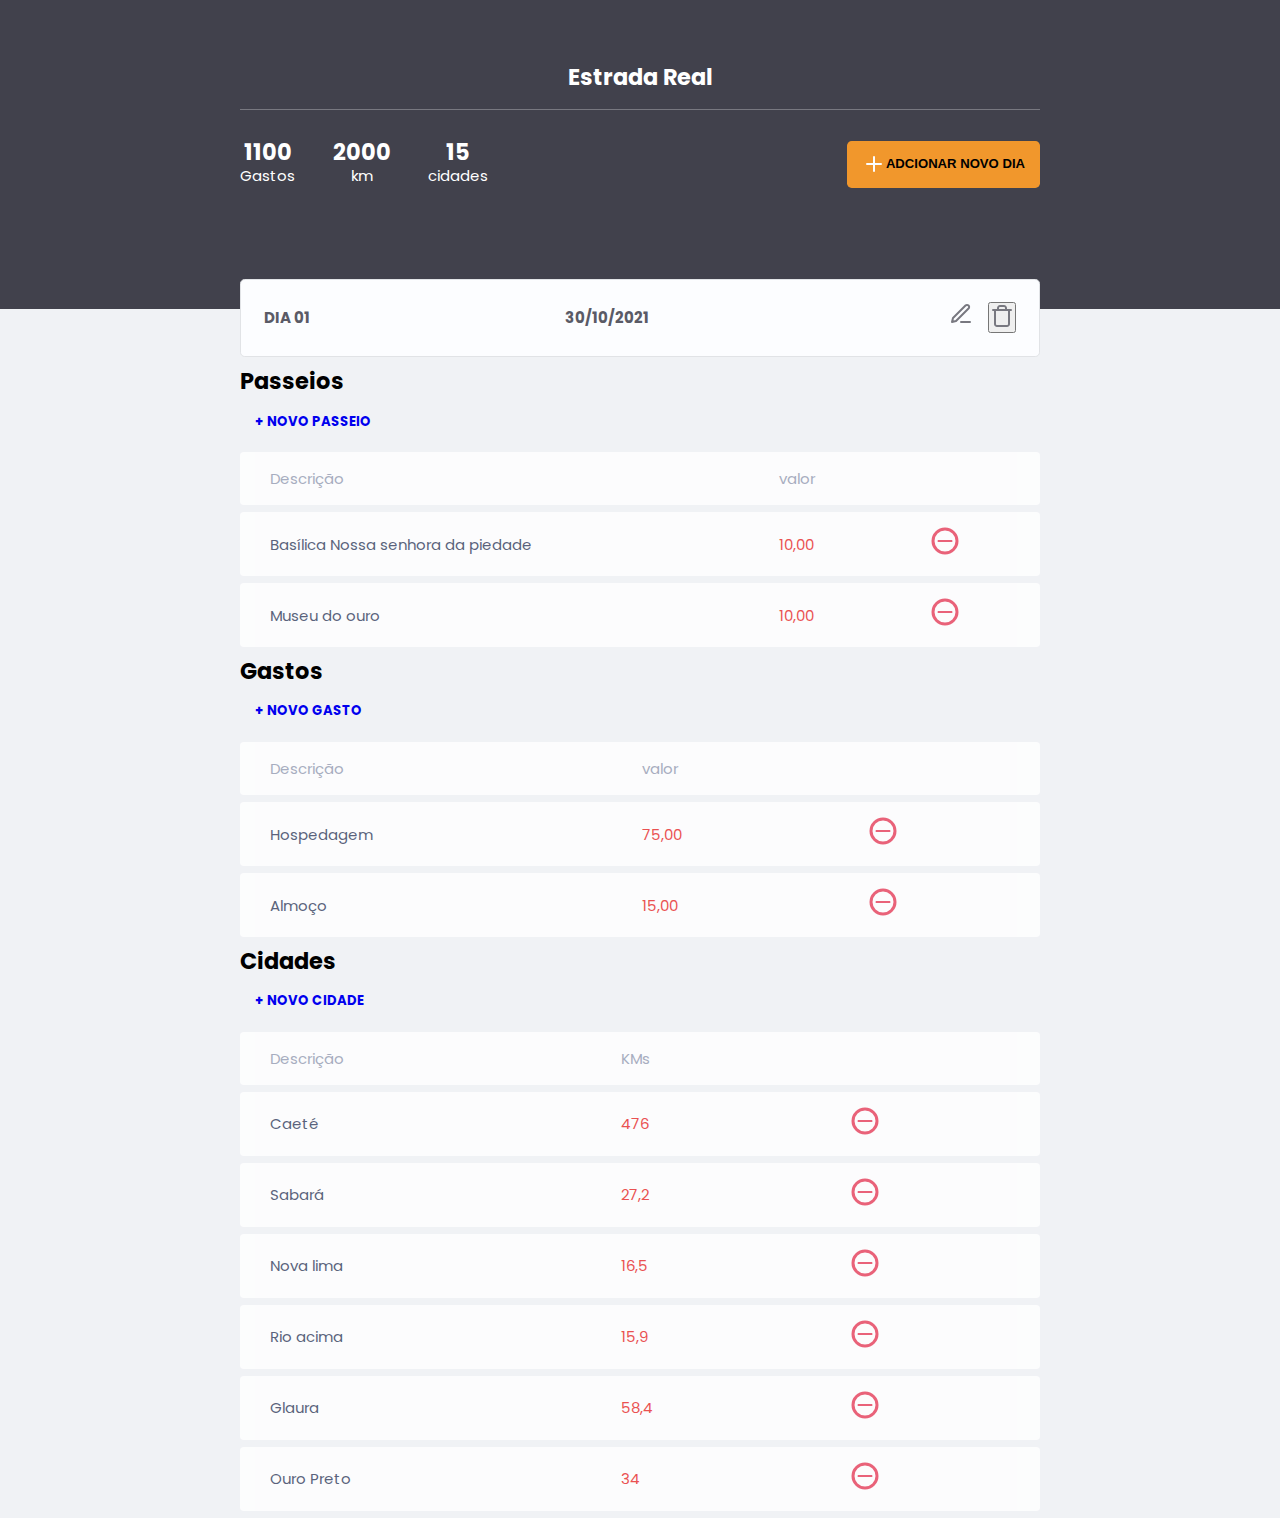
==== viagens.html @ 083f4332 "first commit" ====
<!DOCTYPE html>
<html lang="pt-BR">
<head>
    <meta charset="UTF-8">
    <meta http-equiv="X-UA-Compatible" content="IE=edge">
    <meta name="viewport" content="width=device-width, initial-scale=1.0">
    <link rel="preconnect" href="https://fonts.googleapis.com">
    <link rel="preconnect" href="https://fonts.gstatic.com" crossorigin>
    <link href="https://fonts.googleapis.com/css2?family=Poppins:wght@100;400;700&display=swap" rel="stylesheet">
    <link rel="stylesheet" href="styles/style.css">
    <link rel="stylesheet" href="styles/modal.css">
    <link rel="stylesheet" href="styles/button.css">
    <link rel="stylesheet" href="styles/table.css">
    <title>Info</title>
</head>
<body>
    <header>
        <h2>Estrada Real</h2>
        <div id="separator"></div>
        <div class="totais">
            <section class="info">
                <div id="qtdv"><strong>1100</strong>Gastos</div>
                <div id="kmtotal"><strong>2000</strong>km</div>
                <div id="cidadesTotal"><strong>15</strong>cidades</div>
            </section>

            <button class="button" onclick="Modaladd.open()"><img src="images/plus-24.svg" alt=""> Adcionar novo dia</button>
        </div>
    </header>

    <div class="container">
        <div class="card">
            <div class="name">DIA 01</div>
            <div class="data">30/10/2021</div>
            <div class="actions">
                <a href="viagens.html" class="button-edit"><img src="images/edit-24.svg" ></a>
                <button class="delete"><img src="images/trash-24.svg" onclick="ModalDelete.open()"></button>
            </div>
        </div>
        <section id="transaction">
            <h2 class="sr-only">Passeios</h2>
            <a href="#" class="button new" onclick="Modal.open()">+ Novo Passeio</a>
            <table id="data-table">
                <thead>
                    <tr>
                        <th>Descrição</th>
                        <th>valor</th>
                        <th></th>
                    </tr>
                </thead>
                <tbody>
                    <tr>
                        <td class="description">Basílica Nossa senhora da piedade</td>
                        <td class="td expense">10,00</td>
                        <td><img onclick="" src="images/minus.svg" alt=""></td>
                    </tr>   
                    <tr>
                        <td class="description">Museu do ouro</td>
                        <td class="td expense">10,00</td>
                        <td><img onclick="" src="images/minus.svg" alt=""></td>
                    </tr>   
                </tbody>
            </table>
        </section>
        
        <section id="transaction">
            <h2 class="sr-only">Gastos</h2>
            <a href="#" class="button new" onclick="Modal.open()">+ Novo Gasto</a>
            <table id="data-table">
                <thead>
                    <tr>
                        <th>Descrição</th>
                        <th>valor</th>
                        <th></th>
                    </tr>
                </thead>
                <tbody>
                    <tr>
                        <td class="description">Hospedagem</td>
                        <td class="td expense">75,00</td>
                        <td><img onclick="" src="images/minus.svg" alt=""></td>
                    </tr>   
                    <tr>
                        <td class="description">Almoço</td>
                        <td class="td expense">15,00</td>
                        <td><img onclick="" src="images/minus.svg" alt=""></td>
                    </tr>   
                </tbody>
            </table>
        </section>

        <section id="transaction">
            <h2 class="sr-only">Cidades</h2>
            <a href="#" class="button new" onclick="Modal.open()">+ Novo Cidade</a>
            <table id="data-table">
                <thead>
                    <tr>
                        <th>Descrição</th>
                        <th>KMs</th>
                        <th></th>
                    </tr>
                </thead>
                <tbody>
                    <tr>
                        <td class="description">Caeté</td>
                        <td class="td expense">476</td>
                        <td><img onclick="" src="images/minus.svg" alt=""></td>
                    </tr>   
                    <tr>
                        <td class="description">Sabará</td>
                        <td class="td expense">27,2</td>
                        <td><img onclick="" src="images/minus.svg" alt=""></td>
                    </tr>   
                    <tr>
                        <td class="description">Nova lima</td>
                        <td class="td expense">16,5</td>
                        <td><img onclick="" src="images/minus.svg" alt=""></td>
                    </tr>  
                    <tr>
                        <td class="description">Rio acima</td>
                        <td class="td expense">15,9</td>
                        <td><img onclick="" src="images/minus.svg" alt=""></td>
                    </tr>  
                    <tr>
                        <td class="description">Glaura</td>
                        <td class="td expense">58,4</td>
                        <td><img onclick="" src="images/minus.svg" alt=""></td>
                    </tr>  
                    <tr>
                        <td class="description">Ouro Preto</td>
                        <td class="td expense">34</td>
                        <td><img onclick="" src="images/minus.svg" alt=""></td>
                    </tr>  
                </tbody>
            </table>
        </section>
    
        
</body>
</html>
---- styles/style.css ----
/* global remove user-agent styling */
* {
    margin: 0;
    padding: 0;
    box-sizing: border-box;
  }

html{
    font-size: 93.75%;
    font-family: Poppins, sans-serif;
    background: #F0F2F5;
}

header {
    background: #41414C;
    padding: 2rem 0 8rem;
    text-align: center;
}

header h2 {
    text-align: center;
    margin-top: 2rem;
    color: white;
  }

header #separator {
    background: #787880;
    width: min(90vw, 800px);
    margin : 1rem auto auto auto;
    height: 1px;
}

header .totais{
    display: flex;
    align-items: center;
    justify-content: space-between;
    width: min(90vw, 800px);
    margin: auto;
    margin-top: 2rem;
    color: white;
}  


.info{
    display: flex;
    align-items: center;
    justify-content: space-between;
}

.info > div {
    font-size: 1rem;
    font-weight: 400;
    line-height: 1.625rem;
    margin-right: 2.5rem; /* 40px of 16px root*/
  }

  .info > div > strong {
    display: block;
    
    font-size: 1.5rem;
    font-weight: 700;
    line-height: 1.625rem; /* 26px of 16px root*/
  }

  .container{
    width: min(90vw, 800px);
    margin: auto;
    margin-top: -2rem;
  }

.card {
    display: grid;
    grid-template-columns: 40% 30% 30%;
    align-items: center;
    margin-bottom:  0.5rem;
    position: relative;
    background: #FCFDFF;
    border-radius: 0.313rem;
    border: 1px solid #E1E3E6;
    color: #5A5A66;
    padding: 1.5rem;
    text-align: left;
    color: #5A5A66;
    font-weight: 700;
      }
.card:hover {
    background: 
    linear-gradient(90deg, rgba(250, 156, 45, 0.1) 0.45%, rgba(252, 253, 255, 0.1) 31.4%),white;
}

.actions{
    display: flex;
    justify-content: flex-end;
}


.delete{
  margin-left: 1rem;
}

 

  form{
      margin-bottom: 2rem;
  }



 .input-group{
     display: flex;
     align-items: center;
     margin-top: 2rem;
 }

 .button.save{
     background: yellowgreen;
 }
---- styles/modal.css ----
.modal-delete {
    visibility: hidden;
    opacity: 0;
  }
  
  .modal-delete.on {
    height: 100vh;
    width: 100vw;
  
    position: fixed;
    top: 0;
    left: 0;
  
    background: rgba(0, 0, 0, 0.8);
  
    display: flex;
    justify-content: center;
    align-items: center;
  
    visibility: visible;
    opacity: 1;
  }
  
  .modal-add {
    visibility: hidden;
    opacity: 0;
  }
  
  .modal-add.on {
    height: 100vh;
    width: 100vw;
  
    position: fixed;
    top: 0;
    left: 0;
  
    background: rgba(0, 0, 0, 0.8);
  
    display: flex;
    justify-content: center;
    align-items: center;
  
    visibility: visible;
    opacity: 1;
  }

  .modal {
    background: #F0F2F5;
  
    border-radius: 0.313rem;
  
    padding: 2.5rem;
  
    text-align: center;
  
    color: #787880;
  }
  
  .modal img {
    margin-bottom: 2rem;
  }
  
  .modal h3 {
    color: #5A5A66;
  
    
    font-weight: 700;
    font-size: 2rem;
    line-height: 2.625rem;
  
    margin-bottom: .5rem;
  }
  
  .modal p {
    margin-bottom: 2rem;
  }
  
  .modal footer button {
    padding: 0.75rem 3rem;
    border-radius: 0.313rem;
    border: none;
    
    font-weight: 700;
    font-size: 0.875rem;
    line-height: 1.625rem;
    text-transform: uppercase;
  
    transition: all .2s;
  
    cursor:pointer;
  }
  
  .modal footer button + button {
    margin-left: .5rem;
  }
  
  .modal footer button:nth-child(1) {
    color: #787880;
    background: #E1E3E5;
  }
  
  .modal footer button:nth-child(1):hover {
    background: #ECEEF0;
  }
  
  .modal input{
    margin-left: 1rem;
    border: none;
    border-radius: .2rem;
    padding: .8rem;
    width: 100%;
 }
---- styles/button.css ----
header button {
    display: flex;
    align-items: center;
    background: #F1972C;
    border: none;
    border-radius: 0.25rem;
    padding: 0.35rem;
}

header button:hover{
    background: #FA9C2D;
}

 
.button.red{
    background: #EB3B35;
  }
  
  .button.red{
    background: #FA3F38;
  }
  .button {
    padding: 0.75rem 1rem;
    border-radius: 0.313rem;
    border: 0;
  
    
    font-weight: 700;
    font-size: 0.875rem;
    line-height: 1.625rem;
    text-transform: uppercase;
    text-decoration: none;
  
    transition: all .2s;
  
    cursor:pointer;
  
    display: inline-flex;
    justify-content:center;
    align-items: center;
  }

  .button.gray {
    color: #787880;
    background: #E1E3E5;
  }

  .button.save{
    background: yellowgreen;
}
---- styles/table.css ----
#trasaction{
    display: block;
    width: 100%;
    overflow-x: auto;
}

#data-table {
    width: 100%;
    border-spacing: 0 0.5rem;
    color: #969cb3;
    
}

table th {
    background: #fff;
    font-weight: normal;
    padding: 1rem 2rem;
    text-align: left;
}

table thead tr th:first-child, 
table tbody tr td:first-child {
    border-radius: 0.25rem 0 0 0.25rem;
}

table thead tr th:last-child, 
table tbody tr td:last-child {
    border-radius: 0 0.25rem 0.25rem 0;
} 

table td {
    background: #fff;
    padding: 1rem 2rem;
    font-weight: normal;
}

table tr {
    opacity: 0.8;
}

table tr:hover {
    opacity: 1;
}

td.description {
    color: #363f5f;
}



td.expense {
    color: #e92929;
}
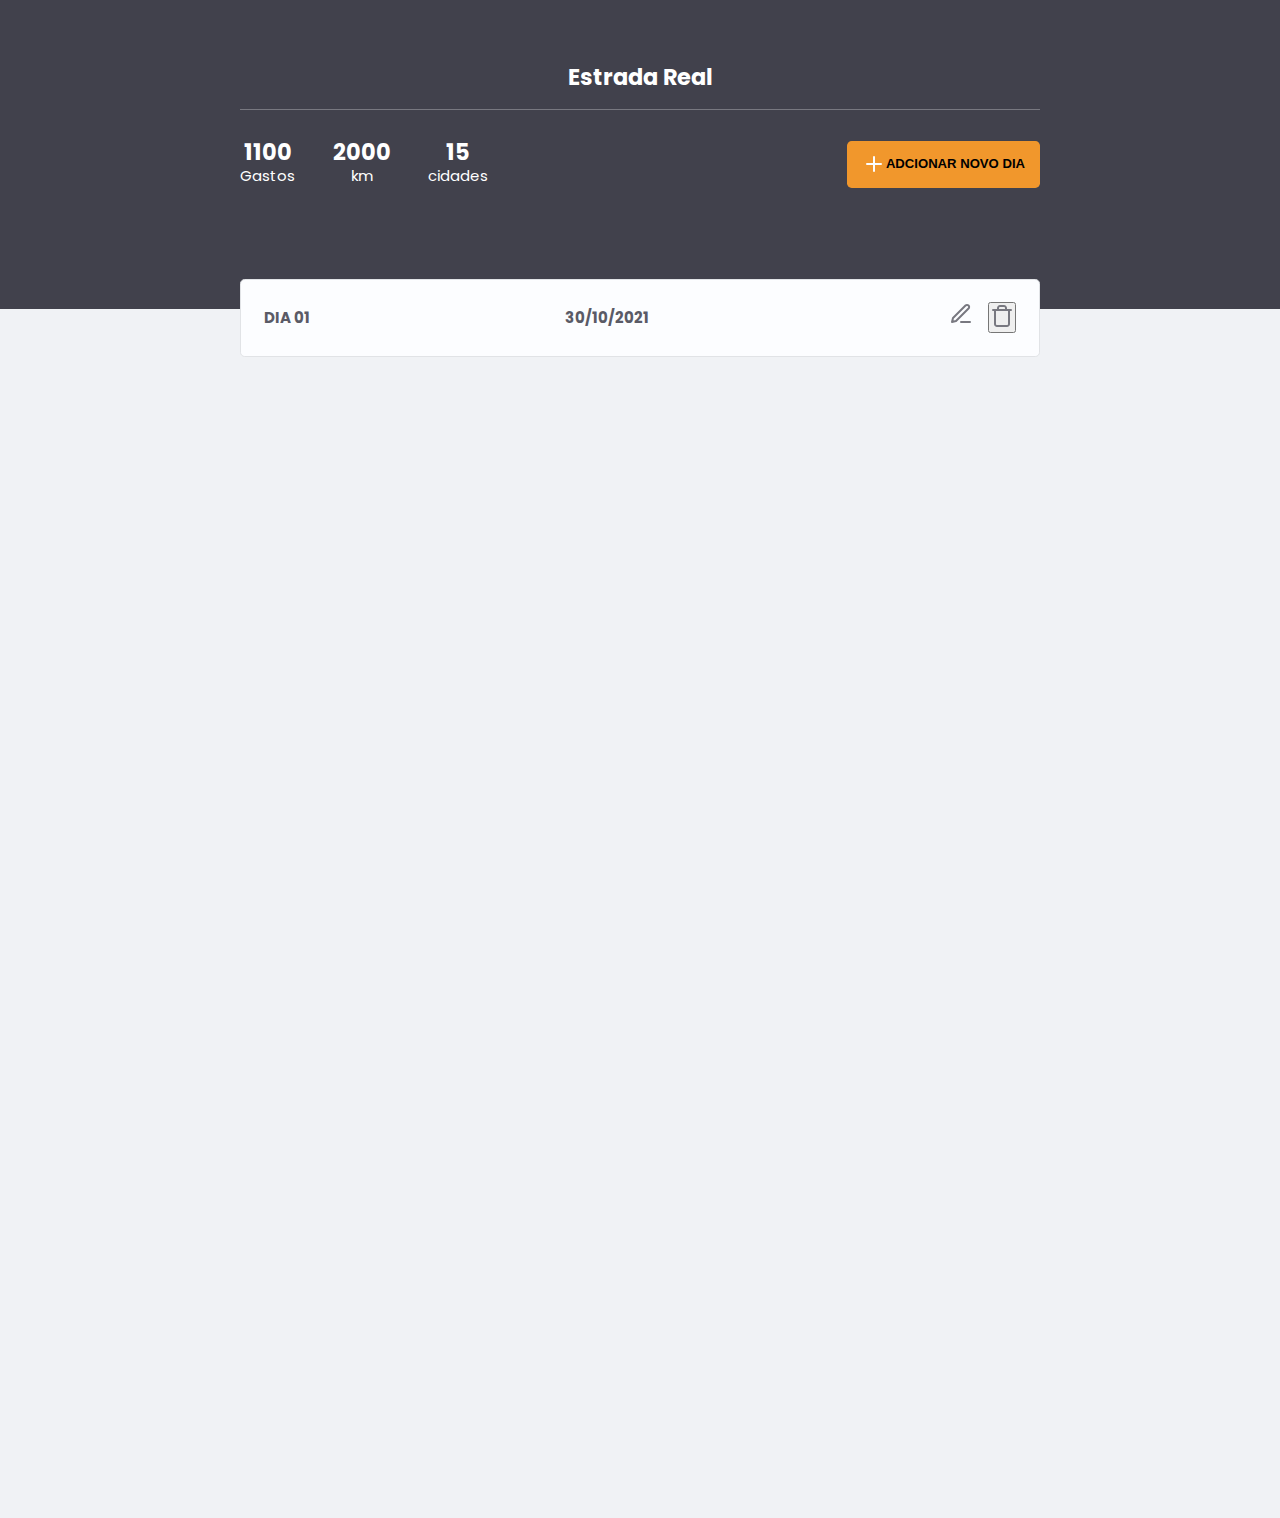
==== commit e8d9b226: "first commit" ====
--- a/viagens.html
+++ b/viagens.html
@@ -33,11 +33,12 @@
             <div class="name">DIA 01</div>
             <div class="data">30/10/2021</div>
             <div class="actions">
-                <a href="viagens.html" class="button-edit"><img src="images/edit-24.svg" ></a>
+                <a href="#" onclick="PlanerOn.open()" class="button-edit"><img src="images/edit-24.svg" ></a>
                 <button class="delete"><img src="images/trash-24.svg" onclick="ModalDelete.open()"></button>
             </div>
         </div>
-        <section id="transaction">
+        
+        <section class="planer">
             <h2 class="sr-only">Passeios</h2>
             <a href="#" class="button new" onclick="Modal.open()">+ Novo Passeio</a>
             <table id="data-table">
@@ -63,7 +64,7 @@
             </table>
         </section>
         
-        <section id="transaction">
+        <section class="planer">
             <h2 class="sr-only">Gastos</h2>
             <a href="#" class="button new" onclick="Modal.open()">+ Novo Gasto</a>
             <table id="data-table">
@@ -89,7 +90,7 @@
             </table>
         </section>
 
-        <section id="transaction">
+        <section class="planer">
             <h2 class="sr-only">Cidades</h2>
             <a href="#" class="button new" onclick="Modal.open()">+ Novo Cidade</a>
             <table id="data-table">
@@ -135,6 +136,7 @@
             </table>
         </section>
     
+<script src="script.js"></script>
         
 </body>
 </html>--- a/styles/table.css
+++ b/styles/table.css
@@ -1,8 +1,15 @@
 
-#trasaction{
+.planer.on{
     display: block;
     width: 100%;
     overflow-x: auto;
+    visibility: visible;
+    opacity: 1;
+}
+
+.planer{
+    visibility: hidden;
+    opacity: 0;
 }
 
 #data-table {
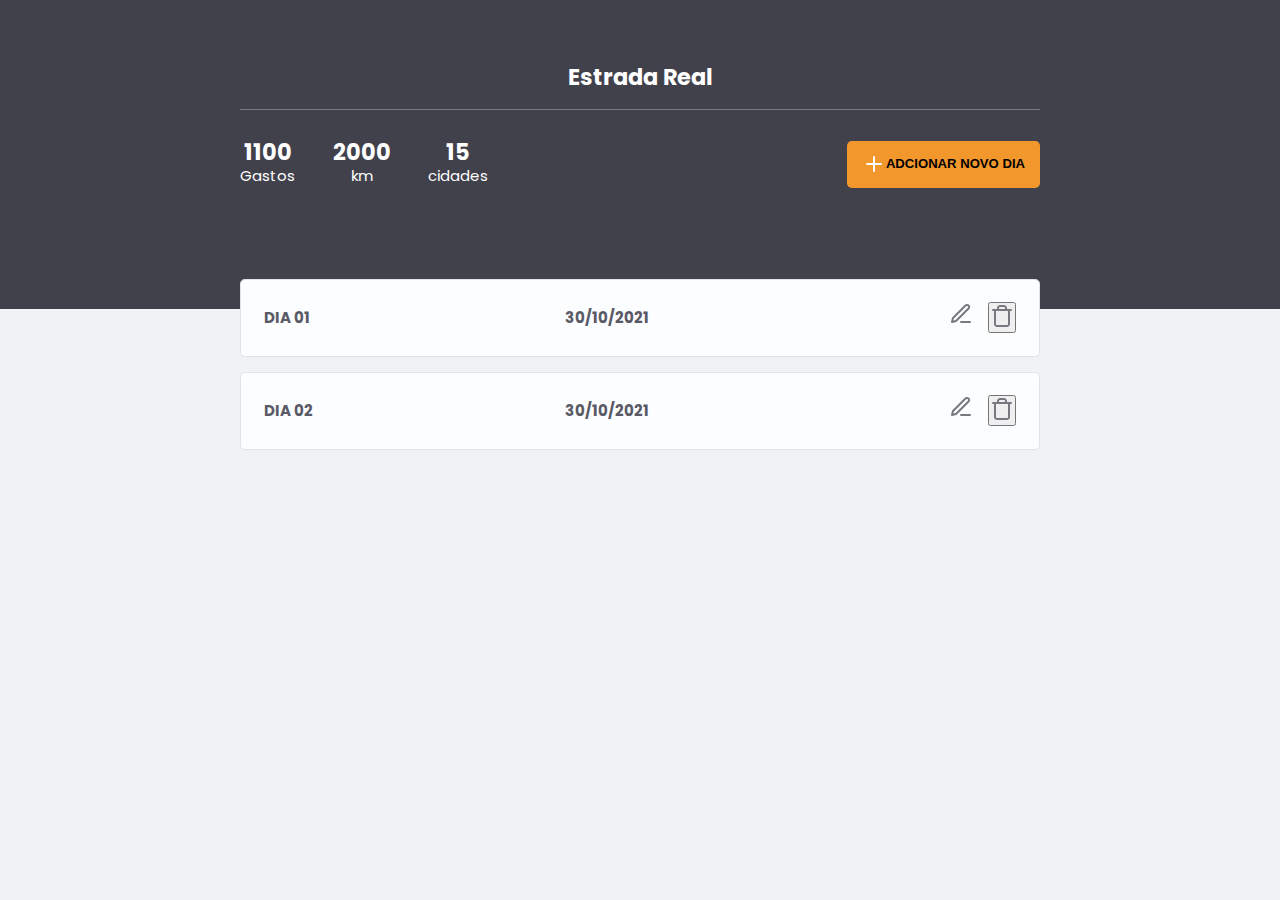
==== commit 911480af: "first commit" ====
--- a/viagens.html
+++ b/viagens.html
@@ -33,11 +33,11 @@
             <div class="name">DIA 01</div>
             <div class="data">30/10/2021</div>
             <div class="actions">
-                <a href="#" onclick="PlanerOn.open()" class="button-edit"><img src="images/edit-24.svg" ></a>
+                <a href="#" onclick="PlanerOn.open1()" class="button-edit"><img src="images/edit-24.svg" ></a>
                 <button class="delete"><img src="images/trash-24.svg" onclick="ModalDelete.open()"></button>
             </div>
         </div>
-        
+        <div id="viagensInfo1">
         <section class="planer">
             <h2 class="sr-only">Passeios</h2>
             <a href="#" class="button new" onclick="Modal.open()">+ Novo Passeio</a>
@@ -135,7 +135,118 @@
                 </tbody>
             </table>
         </section>
+    </div>
+
+    <div class="containerInfo">
+        <div class="card">
+            <div class="name">DIA 02</div>
+            <div class="data">30/10/2021</div>
+            <div class="actions">
+                <a href="#" onclick="PlanerOn.open2()" class="button-edit"><img src="images/edit-24.svg" ></a>
+                <button class="delete"><img src="images/trash-24.svg" onclick="ModalDelete.open()"></button>
+            </div>
+        </div>
+        <div id="viagensInfo2">
+        <section class="planer">
+            <h2 class="sr-only">Passeios</h2>
+            <a href="#" class="button new" onclick="Modal.open()">+ Novo Passeio</a>
+            <table id="data-table">
+                <thead>
+                    <tr>
+                        <th>Descrição</th>
+                        <th>valor</th>
+                        <th></th>
+                    </tr>
+                </thead>
+                <tbody>
+                    <tr>
+                        <td class="description">Basílica Nossa senhora da piedade</td>
+                        <td class="td expense">10,00</td>
+                        <td><img onclick="" src="images/minus.svg" alt=""></td>
+                    </tr>   
+                    <tr>
+                        <td class="description">Museu do ouro</td>
+                        <td class="td expense">10,00</td>
+                        <td><img onclick="" src="images/minus.svg" alt=""></td>
+                    </tr>   
+                </tbody>
+            </table>
+        </section>
+        
+        <section class="planer">
+            <h2 class="sr-only">Gastos</h2>
+            <a href="#" class="button new" onclick="Modal.open()">+ Novo Gasto</a>
+            <table id="data-table">
+                <thead>
+                    <tr>
+                        <th>Descrição</th>
+                        <th>valor</th>
+                        <th></th>
+                    </tr>
+                </thead>
+                <tbody>
+                    <tr>
+                        <td class="description">Hospedagem</td>
+                        <td class="td expense">75,00</td>
+                        <td><img onclick="" src="images/minus.svg" alt=""></td>
+                    </tr>   
+                    <tr>
+                        <td class="description">Almoço</td>
+                        <td class="td expense">15,00</td>
+                        <td><img onclick="" src="images/minus.svg" alt=""></td>
+                    </tr>   
+                </tbody>
+            </table>
+        </section>
+
+        <section class="planer">
+            <h2 class="sr-only">Cidades</h2>
+            <a href="#" class="button new" onclick="Modal.open()">+ Novo Cidade</a>
+            <table id="data-table">
+                <thead>
+                    <tr>
+                        <th>Descrição</th>
+                        <th>KMs</th>
+                        <th></th>
+                    </tr>
+                </thead>
+                <tbody>
+                    <tr>
+                        <td class="description">Caeté</td>
+                        <td class="td expense">476</td>
+                        <td><img onclick="" src="images/minus.svg" alt=""></td>
+                    </tr>   
+                    <tr>
+                        <td class="description">Sabará</td>
+                        <td class="td expense">27,2</td>
+                        <td><img onclick="" src="images/minus.svg" alt=""></td>
+                    </tr>   
+                    <tr>
+                        <td class="description">Nova lima</td>
+                        <td class="td expense">16,5</td>
+                        <td><img onclick="" src="images/minus.svg" alt=""></td>
+                    </tr>  
+                    <tr>
+                        <td class="description">Rio acima</td>
+                        <td class="td expense">15,9</td>
+                        <td><img onclick="" src="images/minus.svg" alt=""></td>
+                    </tr>  
+                    <tr>
+                        <td class="description">Glaura</td>
+                        <td class="td expense">58,4</td>
+                        <td><img onclick="" src="images/minus.svg" alt=""></td>
+                    </tr>  
+                    <tr>
+                        <td class="description">Ouro Preto</td>
+                        <td class="td expense">34</td>
+                        <td><img onclick="" src="images/minus.svg" alt=""></td>
+                    </tr>  
+                </tbody>
+            </table>
+        </section>
+    </div>
     
+   
 <script src="script.js"></script>
         
 </body>
--- a/styles/style.css
+++ b/styles/style.css
@@ -68,6 +68,12 @@
     margin-top: -2rem;
   }
 
+  .containerInfo{
+    width: min(90vw, 800px);
+    margin: auto;
+    margin-top: 1rem;
+  }
+
 .card {
     display: grid;
     grid-template-columns: 40% 30% 30%;
--- a/styles/table.css
+++ b/styles/table.css
@@ -1,16 +1,26 @@
+#viagensInfo1.on{
+    display: inline;
+}
 
-.planer.on{
+#viagensInfo1{
+    display: none;
+}
+
+#viagensInfo2.on{
+    display: inline;
+}
+
+#viagensInfo2{
+    display: none;
+}
+
+.planer{
     display: block;
     width: 100%;
     overflow-x: auto;
-    visibility: visible;
-    opacity: 1;
 }
 
-.planer{
-    visibility: hidden;
-    opacity: 0;
-}
+
 
 #data-table {
     width: 100%;
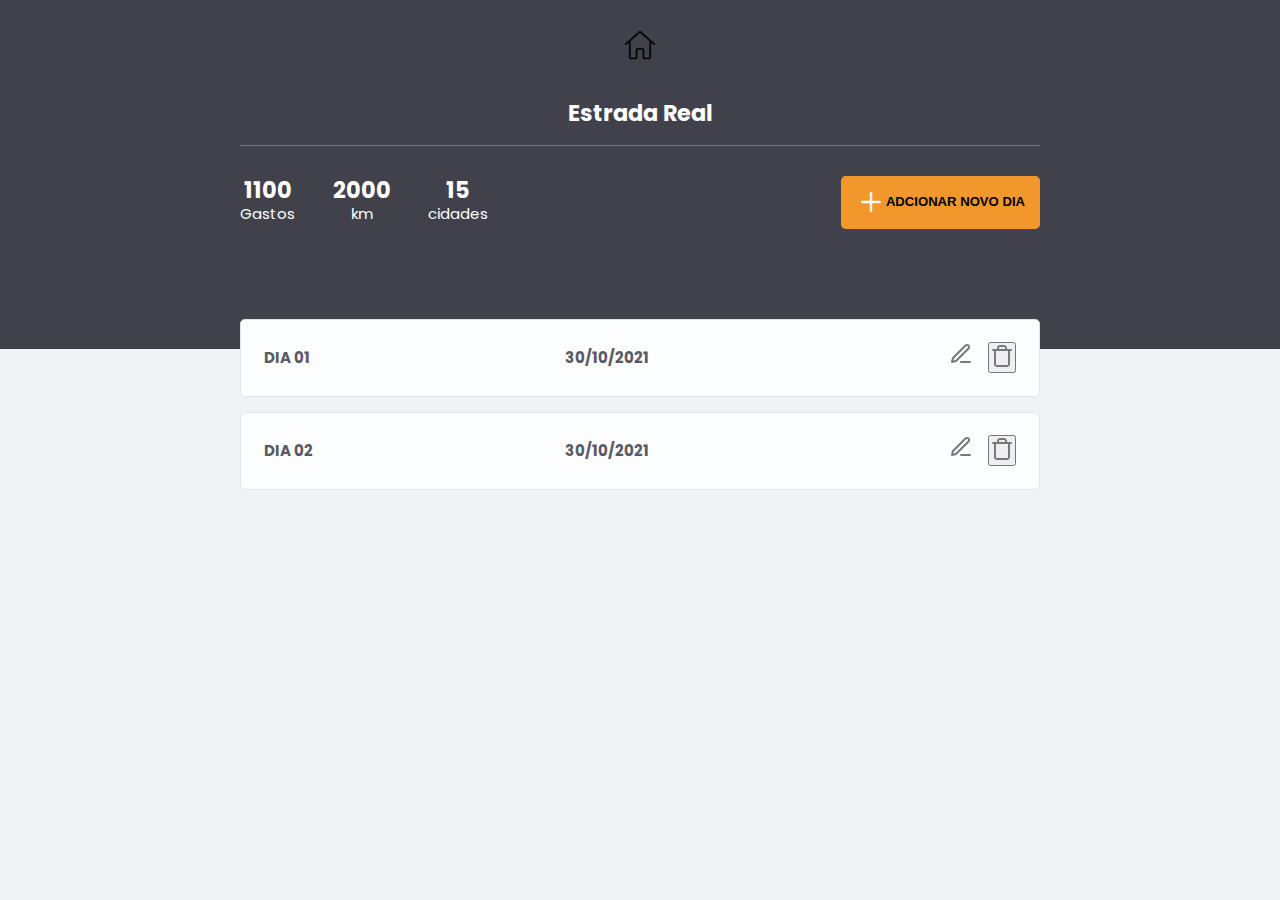
==== commit e62cc1e8: "second comit" ====
--- a/viagens.html
+++ b/viagens.html
@@ -15,6 +15,7 @@
 </head>
 <body>
     <header>
+        <a href="index.html"><img src="images/house-svgrepo-com.svg" alt=""></a>
         <h2>Estrada Real</h2>
         <div id="separator"></div>
         <div class="totais">
--- a/styles/style.css
+++ b/styles/style.css
@@ -15,6 +15,11 @@
     background: #41414C;
     padding: 2rem 0 8rem;
     text-align: center;
+}
+
+header img {
+  height: 2rem;
+  width: 2rem;
 }
 
 header h2 {
